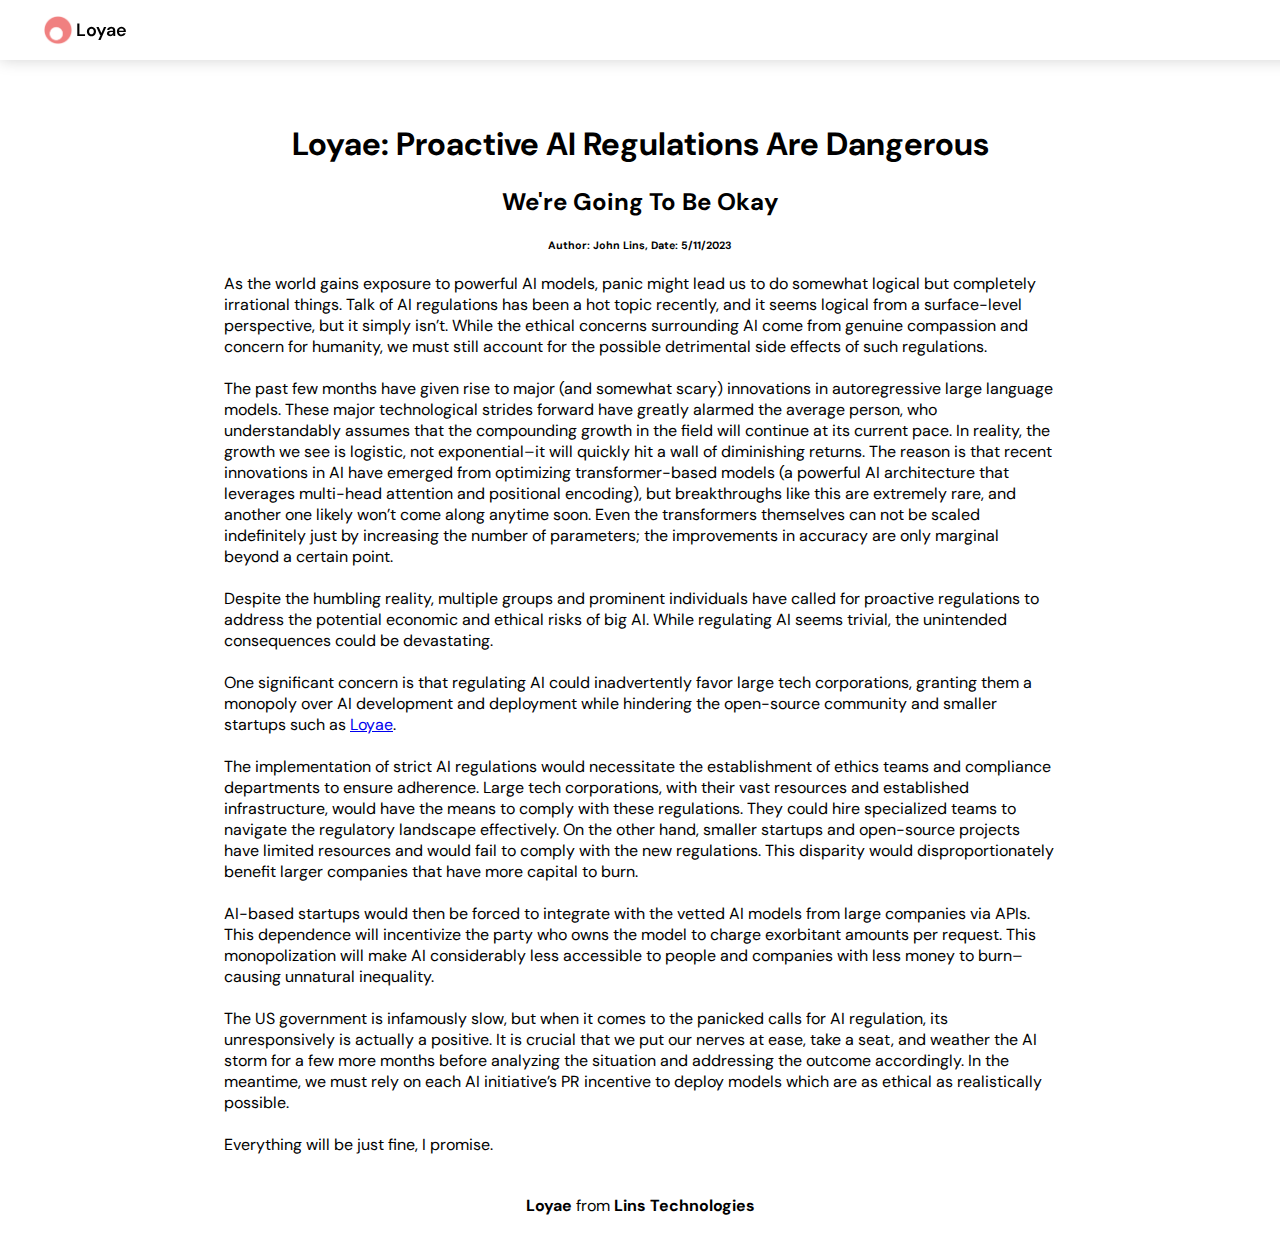
==== posts/p1/post.html @ 4403a04b "new post" ====
<html>
<head>
    <title>Loyae: Proactive AI Regulations Are Dangerous</title>
    <link rel="icon" type="image/x-icon" href="../../logo.png">
      <meta name='keywords' content="AI for SEO, optimize website using AI, machine learning for SEO, SEO startup, will AI kill SEO, loyae, artificial intellegence for search engine optimization, machine learning for search engine optimization ML for SEO"> 
      <meta name='description' content="Proactive AI Regulations Are Dangerous">
      <meta name="subject" content="SEO"/>
      <meta name="theme-color" content="lightcoral"/>
      <meta name='abstract' content="Proactive AI Regulations Are Dangerous"/> 
      <meta name='topic' content="AI SEO"/>

      <meta property="og:type" content="article"/>
      <meta property="og:title" content="Loyae: AI For Automated SEO"/>
      <meta property="og:description" content="Proactive AI Regulations Are Dangerous"/>
      <meta property="og:image" content="assets/og.png"/>
      <meta property="og:image:alt" content="homepage of Loyae"/>
      <meta property="og:site_name" content="Loyae"/>

      <meta property="article:published_time" content="2023-04-02 10:00"/>
      <meta property="article:author" content="John Lins"/>
      <meta property="article:publisher" content="Loyae"/>

      <meta name='twitter:title' content="Loyae: Proactive AI Regulations Are Dangerous"/> 
      <meta name='twitter:description' content="Proactive AI Regulations Are Dangerous"/> 
      <meta name='twitter:image:alt' content="homepage of Loyae"/>
</head>

<body>

<header>
<nav>
	   
    <a href="https://loyae.com" style="text-decoration: none; color: black">
      <div class="logo">
         <img src="../../logo.png" alt="logo" height="30px" width="30px" style="margin: 3px;"/>
       Loyae
      </div>
    </a>

</nav>
</header>



<main>
<center>
<br/>
<br/>
<br/>
<h1>Loyae: Proactive AI Regulations Are Dangerous</h1><br/>
<h2>We're Going To Be Okay</h2><br/>
<h6>Author: John Lins, Date: 5/11/2023</h6>




<div id="main-block">
<br/>

<p>


  As the world gains exposure to powerful AI models, panic might lead us to do somewhat logical but completely irrational things. Talk of AI regulations has been a hot topic recently, and it seems logical from a surface-level perspective, but it simply isn’t. While the ethical concerns surrounding AI come from genuine compassion and concern for humanity, we must still account for the possible detrimental side effects of such regulations. 
  <br/><br/>

  The past few months have given rise to major (and somewhat scary) innovations in autoregressive large language models. These major technological strides forward have greatly alarmed the average person, who understandably assumes that the compounding growth in the field will continue at its current pace. In reality, the growth we see is logistic, not exponential–it will quickly hit a wall of diminishing returns. The reason is that recent innovations in AI have emerged from optimizing transformer-based models (a powerful AI architecture that leverages multi-head attention and positional encoding), but breakthroughs like this are extremely rare, and another one likely won’t come along anytime soon. Even the transformers themselves can not be scaled indefinitely just by increasing the number of parameters; the improvements in accuracy are only marginal beyond a certain point.
  <br/><br/>

  Despite the humbling reality, multiple groups and prominent individuals have called for proactive regulations to address the potential economic and ethical risks of big AI. While regulating AI seems trivial, the unintended consequences could be devastating. 
  <br/><br/>

  One significant concern is that regulating AI could inadvertently favor large tech corporations, granting them a monopoly over AI development and deployment while hindering the open-source community and smaller startups such as <a href="https://loyae.com">Loyae</a>.
  <br/><br/>

  The implementation of strict AI regulations would necessitate the establishment of ethics teams and compliance departments to ensure adherence. Large tech corporations, with their vast resources and established infrastructure, would have the means to comply with these regulations. They could hire specialized teams to navigate the regulatory landscape effectively. On the other hand, smaller startups and open-source projects have limited resources and would fail to comply with the new regulations. This disparity would disproportionately benefit larger companies that have more capital to burn.
  <br/><br/>

  AI-based startups would then be forced to integrate with the vetted AI models from large companies via APIs. This dependence will incentivize the party who owns the model to charge exorbitant amounts per request. This monopolization will make AI considerably less accessible to people and companies with less money to burn–causing unnatural inequality.
  <br/><br/>

  The US government is infamously slow, but when it comes to the panicked calls for AI regulation, its unresponsively is actually a positive. It is crucial that we put our nerves at ease, take a seat, and weather the AI storm for a few more months before analyzing the situation and addressing the outcome accordingly. In the meantime, we must rely on each AI initiative’s PR incentive to deploy models which are as ethical as realistically possible.
  <br/><br/>
  Everything will be just fine, I promise.



</p>



</div>
</main>
<footer>
<p><b>Loyae</b> from <b>Lins Technologies</b></p>
</footer>

</center>
<body>


<style>
@import url("https://fonts.googleapis.com/css2?family=DM+Sans:wght@100;200;300;400;500;600;700;800;900&family=DM+Sans:wght@100;200;300;400;500;600;700;800;900&display=swap");

    *{
        font-family: "DM Sans", sans-serif;;
        margin: 0;
    }

    #launch {
        background-color: lightcoral; 
        padding: 10px; 
        border: 0; 
        box-shadow: 0 0 15px lightcoral; 
        color: white; 
        text-decoration: none; 
        border-radius: 10px;
    }
    #launch:hover {
        box-shadow: 0 0 20px lightcoral; 
    }

   #main-block {
        width: 65%;
        text-align:left
   }

   @media only screen and (max-width: 600px) {
        #main-block {
                width: 100%;
        }
    }
</style>


<!--NAV-->

<style>

.logo {
  display: -webkit-box;
  display: -ms-flexbox;
  display: flex;
  -webkit-box-align: center;
      -ms-flex-align: center;
          align-items: center;
  font-weight: 600;
  font-size: 18px;
  cursor: pointer;
}
	nav {
  display: -webkit-box;
  display: -ms-flexbox;
  display: flex;
  -webkit-box-align: center;
      -ms-flex-align: center;
          align-items: center;
  -webkit-transition: -webkit-box-shadow 0.3s;
  transition: -webkit-box-shadow 0.3s;
  transition: box-shadow 0.3s;
  transition: box-shadow 0.3s, -webkit-box-shadow 0.3s;
  -ms-flex-negative: 0;
      flex-shrink: 0;
  padding: 0 40px;
  white-space: nowrap;
  background-color: white;
  /*background-color: rgba(255, 255, 255, .01);
backdrop-filter: blur(5px);
-moz-filter: blur(15px);
  */
  height: 60px;
  width: 100%;
  font-size: 14px;
  -webkit-box-pack: justify;
      -ms-flex-pack: justify;
          justify-content: space-between;
  box-shadow: 0 0 15px lightgray;
}

.header-menu a {
  text-decoration: none;
  font-weight: 500;
}



.header-menu a:not(:first-child) {
  margin-left: 30px;
}


@media screen and (max-width: 590px) {
  .header-menu {
    display: none;
  }
}


@media screen and (max-width: 760px) {
  .user-name {
    display: none;
  }
}
 

	header {
		position: fixed;
		width: 100%;
		top: 0;
		z-index: 999;
	}

	header + main {
        padding-top: 60px;
    }
	footer {
		display: flex;
		flex-direction: column;
		justify-content: center;
		align-items: center;
		padding: 40px;
	}


	@media (min-width: 480px) {
		footer {
			padding: 40px 0;
		}
	}
</style>
</html>
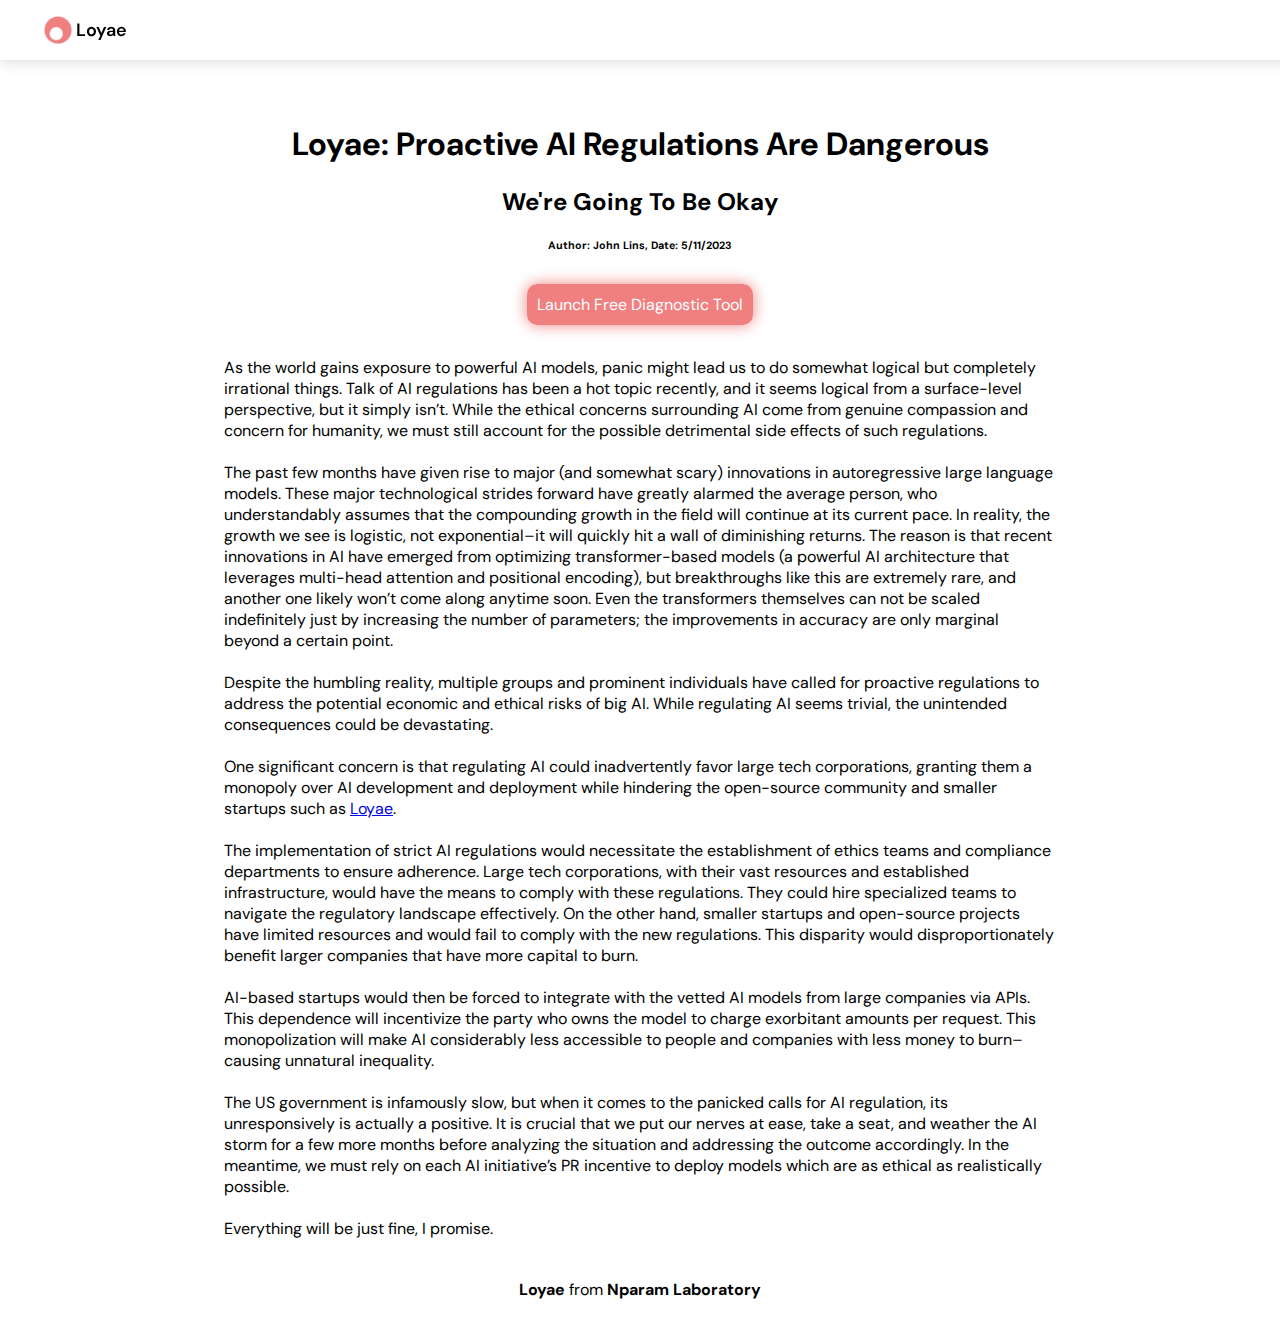
==== commit ab352452: "Add blog posts" ====
--- a/posts/p1/post.html
+++ b/posts/p1/post.html
@@ -1,230 +1,105 @@
-<html>
-<head>
-    <title>Loyae: Proactive AI Regulations Are Dangerous</title>
-    <link rel="icon" type="image/x-icon" href="../../logo.png">
-      <meta name='keywords' content="AI for SEO, optimize website using AI, machine learning for SEO, SEO startup, will AI kill SEO, loyae, artificial intellegence for search engine optimization, machine learning for search engine optimization ML for SEO"> 
-      <meta name='description' content="Proactive AI Regulations Are Dangerous">
-      <meta name="subject" content="SEO"/>
-      <meta name="theme-color" content="lightcoral"/>
-      <meta name='abstract' content="Proactive AI Regulations Are Dangerous"/> 
-      <meta name='topic' content="AI SEO"/>
-
-      <meta property="og:type" content="article"/>
-      <meta property="og:title" content="Loyae: AI For Automated SEO"/>
-      <meta property="og:description" content="Proactive AI Regulations Are Dangerous"/>
-      <meta property="og:image" content="assets/og.png"/>
-      <meta property="og:image:alt" content="homepage of Loyae"/>
-      <meta property="og:site_name" content="Loyae"/>
-
-      <meta property="article:published_time" content="2023-04-02 10:00"/>
-      <meta property="article:author" content="John Lins"/>
-      <meta property="article:publisher" content="Loyae"/>
-
-      <meta name='twitter:title' content="Loyae: Proactive AI Regulations Are Dangerous"/> 
-      <meta name='twitter:description' content="Proactive AI Regulations Are Dangerous"/> 
-      <meta name='twitter:image:alt' content="homepage of Loyae"/>
-</head>
-
-<body>
-
-<header>
-<nav>
-	   
-    <a href="https://loyae.com" style="text-decoration: none; color: black">
-      <div class="logo">
-         <img src="../../logo.png" alt="logo" height="30px" width="30px" style="margin: 3px;"/>
-       Loyae
-      </div>
-    </a>
-
-</nav>
-</header>
-
-
-
-<main>
-<center>
-<br/>
-<br/>
-<br/>
-<h1>Loyae: Proactive AI Regulations Are Dangerous</h1><br/>
-<h2>We're Going To Be Okay</h2><br/>
-<h6>Author: John Lins, Date: 5/11/2023</h6>
-
-
-
-
-<div id="main-block">
-<br/>
-
-<p>
-
-
-  As the world gains exposure to powerful AI models, panic might lead us to do somewhat logical but completely irrational things. Talk of AI regulations has been a hot topic recently, and it seems logical from a surface-level perspective, but it simply isn’t. While the ethical concerns surrounding AI come from genuine compassion and concern for humanity, we must still account for the possible detrimental side effects of such regulations. 
-  <br/><br/>
-
-  The past few months have given rise to major (and somewhat scary) innovations in autoregressive large language models. These major technological strides forward have greatly alarmed the average person, who understandably assumes that the compounding growth in the field will continue at its current pace. In reality, the growth we see is logistic, not exponential–it will quickly hit a wall of diminishing returns. The reason is that recent innovations in AI have emerged from optimizing transformer-based models (a powerful AI architecture that leverages multi-head attention and positional encoding), but breakthroughs like this are extremely rare, and another one likely won’t come along anytime soon. Even the transformers themselves can not be scaled indefinitely just by increasing the number of parameters; the improvements in accuracy are only marginal beyond a certain point.
-  <br/><br/>
-
-  Despite the humbling reality, multiple groups and prominent individuals have called for proactive regulations to address the potential economic and ethical risks of big AI. While regulating AI seems trivial, the unintended consequences could be devastating. 
-  <br/><br/>
-
-  One significant concern is that regulating AI could inadvertently favor large tech corporations, granting them a monopoly over AI development and deployment while hindering the open-source community and smaller startups such as <a href="https://loyae.com">Loyae</a>.
-  <br/><br/>
-
-  The implementation of strict AI regulations would necessitate the establishment of ethics teams and compliance departments to ensure adherence. Large tech corporations, with their vast resources and established infrastructure, would have the means to comply with these regulations. They could hire specialized teams to navigate the regulatory landscape effectively. On the other hand, smaller startups and open-source projects have limited resources and would fail to comply with the new regulations. This disparity would disproportionately benefit larger companies that have more capital to burn.
-  <br/><br/>
-
-  AI-based startups would then be forced to integrate with the vetted AI models from large companies via APIs. This dependence will incentivize the party who owns the model to charge exorbitant amounts per request. This monopolization will make AI considerably less accessible to people and companies with less money to burn–causing unnatural inequality.
-  <br/><br/>
-
-  The US government is infamously slow, but when it comes to the panicked calls for AI regulation, its unresponsively is actually a positive. It is crucial that we put our nerves at ease, take a seat, and weather the AI storm for a few more months before analyzing the situation and addressing the outcome accordingly. In the meantime, we must rely on each AI initiative’s PR incentive to deploy models which are as ethical as realistically possible.
-  <br/><br/>
-  Everything will be just fine, I promise.
-
-
-
-</p>
-
-
-
-</div>
-</main>
-<footer>
-<p><b>Loyae</b> from <b>Lins Technologies</b></p>
-</footer>
-
-</center>
-<body>
-
-
-<style>
-@import url("https://fonts.googleapis.com/css2?family=DM+Sans:wght@100;200;300;400;500;600;700;800;900&family=DM+Sans:wght@100;200;300;400;500;600;700;800;900&display=swap");
-
-    *{
-        font-family: "DM Sans", sans-serif;;
-        margin: 0;
-    }
-
-    #launch {
-        background-color: lightcoral; 
-        padding: 10px; 
-        border: 0; 
-        box-shadow: 0 0 15px lightcoral; 
-        color: white; 
-        text-decoration: none; 
-        border-radius: 10px;
-    }
-    #launch:hover {
-        box-shadow: 0 0 20px lightcoral; 
-    }
-
-   #main-block {
-        width: 65%;
-        text-align:left
-   }
-
-   @media only screen and (max-width: 600px) {
-        #main-block {
-                width: 100%;
-        }
-    }
-</style>
-
-
-<!--NAV-->
-
-<style>
-
-.logo {
-  display: -webkit-box;
-  display: -ms-flexbox;
-  display: flex;
-  -webkit-box-align: center;
-      -ms-flex-align: center;
-          align-items: center;
-  font-weight: 600;
-  font-size: 18px;
-  cursor: pointer;
-}
-	nav {
-  display: -webkit-box;
-  display: -ms-flexbox;
-  display: flex;
-  -webkit-box-align: center;
-      -ms-flex-align: center;
-          align-items: center;
-  -webkit-transition: -webkit-box-shadow 0.3s;
-  transition: -webkit-box-shadow 0.3s;
-  transition: box-shadow 0.3s;
-  transition: box-shadow 0.3s, -webkit-box-shadow 0.3s;
-  -ms-flex-negative: 0;
-      flex-shrink: 0;
-  padding: 0 40px;
-  white-space: nowrap;
-  background-color: white;
-  /*background-color: rgba(255, 255, 255, .01);
-backdrop-filter: blur(5px);
--moz-filter: blur(15px);
-  */
-  height: 60px;
-  width: 100%;
-  font-size: 14px;
-  -webkit-box-pack: justify;
-      -ms-flex-pack: justify;
-          justify-content: space-between;
-  box-shadow: 0 0 15px lightgray;
-}
-
-.header-menu a {
-  text-decoration: none;
-  font-weight: 500;
-}
-
-
-
-.header-menu a:not(:first-child) {
-  margin-left: 30px;
-}
-
-
-@media screen and (max-width: 590px) {
-  .header-menu {
-    display: none;
-  }
-}
-
-
-@media screen and (max-width: 760px) {
-  .user-name {
-    display: none;
-  }
-}
- 
-
-	header {
-		position: fixed;
-		width: 100%;
-		top: 0;
-		z-index: 999;
-	}
-
-	header + main {
-        padding-top: 60px;
-    }
-	footer {
-		display: flex;
-		flex-direction: column;
-		justify-content: center;
-		align-items: center;
-		padding: 40px;
-	}
-
-
-	@media (min-width: 480px) {
-		footer {
-			padding: 40px 0;
-		}
-	}
-</style>
-</html>+<html>
+<head>
+    <title>Loyae: Proactive AI Regulations Are Dangerous</title>
+    <link rel="canonical" href="https://blog.loyae.com/posts/p1/post.html"/>
+    <link rel="icon" type="image/x-icon" href="../../logo.png">
+      <meta name='keywords' content="AI for SEO, optimize website using AI, machine learning for SEO, SEO startup, will AI kill SEO, loyae, artificial intellegence for search engine optimization, machine learning for search engine optimization ML for SEO"> 
+      <meta name='description' content="Proactive AI Regulations Are Dangerous">
+      <meta name="subject" content="SEO"/>
+      <meta name="theme-color" content="lightcoral"/>
+      <meta name='abstract' content="Proactive AI Regulations Are Dangerous"/> 
+      <meta name='topic' content="AI SEO"/>
+
+      <meta property="og:type" content="article"/>
+      <meta property="og:title" content="Loyae: AI For Automated SEO"/>
+      <meta property="og:description" content="Proactive AI Regulations Are Dangerous"/>
+      <meta property="og:image" content="assets/og.png"/>
+      <meta property="og:image:alt" content="homepage of Loyae"/>
+      <meta property="og:site_name" content="Loyae"/>
+
+      <meta property="article:published_time" content="2023-04-02 10:00"/>
+      <meta property="article:author" content="John Lins"/>
+      <meta property="article:publisher" content="Loyae"/>
+
+      <meta name='twitter:title' content="Loyae: Proactive AI Regulations Are Dangerous"/> 
+      <meta name='twitter:description' content="Proactive AI Regulations Are Dangerous"/> 
+      <meta name='twitter:image:alt' content="homepage of Loyae"/>
+       <link rel="stylesheet" href="../style/style.css"/>
+</head>
+
+<body>
+
+<header>
+<nav>
+	   
+    <a href="https://loyae.com" style="text-decoration: none; color: black">
+      <div class="logo">
+         <img src="../../logo.png" alt="logo" height="30px" width="30px" style="margin: 3px;"/>
+       Loyae
+      </div>
+    </a>
+
+</nav>
+</header>
+
+
+
+<main>
+<center>
+<br/>
+<br/>
+<br/>
+<h1>Loyae: Proactive AI Regulations Are Dangerous</h1><br/>
+<h2>We're Going To Be Okay</h2><br/>
+<h6>Author: John Lins, Date: 5/11/2023</h6>
+
+
+<br/><br/>
+<a href="https://loyae.com" id="launch">Launch Free Diagnostic Tool</a>
+<br/><br/>
+
+<div id="main-block">
+<br/>
+
+<p>
+
+
+  As the world gains exposure to powerful AI models, panic might lead us to do somewhat logical but completely irrational things. Talk of AI regulations has been a hot topic recently, and it seems logical from a surface-level perspective, but it simply isn’t. While the ethical concerns surrounding AI come from genuine compassion and concern for humanity, we must still account for the possible detrimental side effects of such regulations. 
+  <br/><br/>
+
+  The past few months have given rise to major (and somewhat scary) innovations in autoregressive large language models. These major technological strides forward have greatly alarmed the average person, who understandably assumes that the compounding growth in the field will continue at its current pace. In reality, the growth we see is logistic, not exponential–it will quickly hit a wall of diminishing returns. The reason is that recent innovations in AI have emerged from optimizing transformer-based models (a powerful AI architecture that leverages multi-head attention and positional encoding), but breakthroughs like this are extremely rare, and another one likely won’t come along anytime soon. Even the transformers themselves can not be scaled indefinitely just by increasing the number of parameters; the improvements in accuracy are only marginal beyond a certain point.
+  <br/><br/>
+
+  Despite the humbling reality, multiple groups and prominent individuals have called for proactive regulations to address the potential economic and ethical risks of big AI. While regulating AI seems trivial, the unintended consequences could be devastating. 
+  <br/><br/>
+
+  One significant concern is that regulating AI could inadvertently favor large tech corporations, granting them a monopoly over AI development and deployment while hindering the open-source community and smaller startups such as <a href="https://loyae.com">Loyae</a>.
+  <br/><br/>
+
+  The implementation of strict AI regulations would necessitate the establishment of ethics teams and compliance departments to ensure adherence. Large tech corporations, with their vast resources and established infrastructure, would have the means to comply with these regulations. They could hire specialized teams to navigate the regulatory landscape effectively. On the other hand, smaller startups and open-source projects have limited resources and would fail to comply with the new regulations. This disparity would disproportionately benefit larger companies that have more capital to burn.
+  <br/><br/>
+
+  AI-based startups would then be forced to integrate with the vetted AI models from large companies via APIs. This dependence will incentivize the party who owns the model to charge exorbitant amounts per request. This monopolization will make AI considerably less accessible to people and companies with less money to burn–causing unnatural inequality.
+  <br/><br/>
+
+  The US government is infamously slow, but when it comes to the panicked calls for AI regulation, its unresponsively is actually a positive. It is crucial that we put our nerves at ease, take a seat, and weather the AI storm for a few more months before analyzing the situation and addressing the outcome accordingly. In the meantime, we must rely on each AI initiative’s PR incentive to deploy models which are as ethical as realistically possible.
+  <br/><br/>
+  Everything will be just fine, I promise.
+
+
+
+</p>
+
+
+
+</div>
+</main>
+<footer>
+<p><b>Loyae</b> from <b>Nparam Laboratory</b></p>
+</footer>
+
+</center>
+<body>
+
+
+</html>
--- a/posts/style/style.css
+++ b/posts/style/style.css
@@ -0,0 +1,122 @@
+@import url("https://fonts.googleapis.com/css2?family=DM+Sans:wght@100;200;300;400;500;600;700;800;900&family=DM+Sans:wght@100;200;300;400;500;600;700;800;900&display=swap");
+
+    *{
+        font-family: "DM Sans", sans-serif;;
+        margin: 0;
+    }
+
+    #launch {
+        background-color: lightcoral;
+        padding: 10px;
+        border: 0;
+        box-shadow: 0 0 15px lightcoral;
+        color: white;
+        text-decoration: none;
+        border-radius: 10px;
+    }
+    #launch:hover {
+        box-shadow: 0 0 20px lightcoral;
+    }
+
+   #main-block {
+        width: 65%;
+        text-align:left
+   }
+
+   @media only screen and (max-width: 600px) {
+        #main-block {
+                width: 100%;
+        }
+    }
+
+
+.logo {
+  display: -webkit-box;
+  display: -ms-flexbox;
+  display: flex;
+  -webkit-box-align: center;
+      -ms-flex-align: center;
+          align-items: center;
+  font-weight: 600;
+  font-size: 18px;
+  cursor: pointer;
+}
+	nav {
+  display: -webkit-box;
+  display: -ms-flexbox;
+  display: flex;
+  -webkit-box-align: center;
+      -ms-flex-align: center;
+          align-items: center;
+  -webkit-transition: -webkit-box-shadow 0.3s;
+  transition: -webkit-box-shadow 0.3s;
+  transition: box-shadow 0.3s;
+  transition: box-shadow 0.3s, -webkit-box-shadow 0.3s;
+  -ms-flex-negative: 0;
+      flex-shrink: 0;
+  padding: 0 40px;
+  white-space: nowrap;
+  background-color: white;
+  /*background-color: rgba(255, 255, 255, .01);
+backdrop-filter: blur(5px);
+-moz-filter: blur(15px);
+  */
+  height: 60px;
+  width: 100%;
+  font-size: 14px;
+  -webkit-box-pack: justify;
+      -ms-flex-pack: justify;
+          justify-content: space-between;
+  box-shadow: 0 0 15px lightgray;
+}
+
+.header-menu a {
+  text-decoration: none;
+  font-weight: 500;
+}
+
+
+
+.header-menu a:not(:first-child) {
+  margin-left: 30px;
+}
+
+
+@media screen and (max-width: 590px) {
+  .header-menu {
+    display: none;
+  }
+}
+
+
+@media screen and (max-width: 760px) {
+  .user-name {
+    display: none;
+  }
+}
+
+
+header {
+    position: fixed;
+    width: 100%;
+    top: 0;
+    z-index: 999;
+}
+
+header + main {
+    padding-top: 60px;
+}
+footer {
+    display: flex;
+    flex-direction: column;
+    justify-content: center;
+    align-items: center;
+    padding: 40px;
+}
+
+
+@media (min-width: 480px) {
+    footer {
+        padding: 40px 0;
+    }
+}
